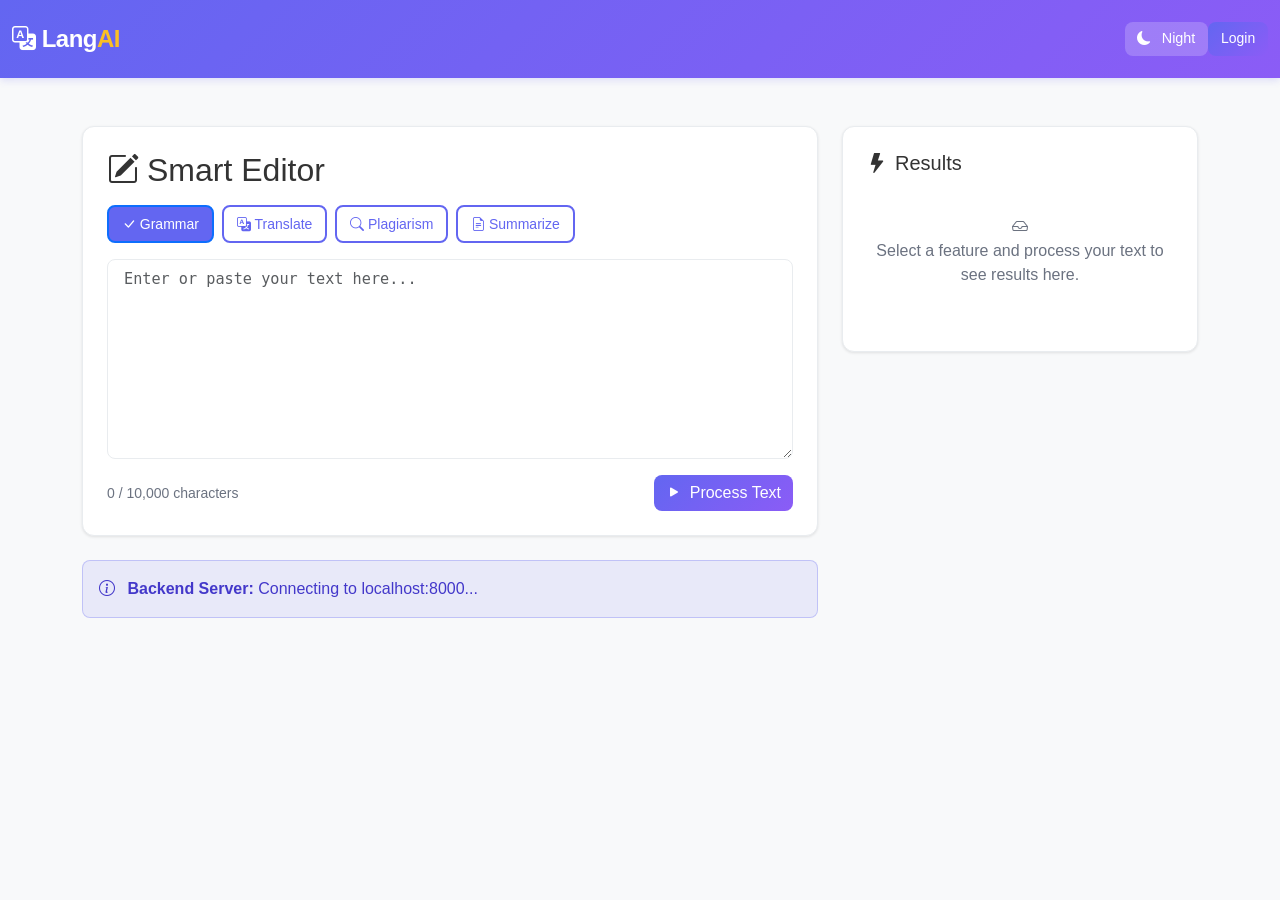
==== frontend/index.html @ 581a8ca8 "Add frontend deployment files: HTML, CSS, and JS for standalone deployment" ====
<!DOCTYPE html>
<html lang="en" data-theme="light">
<head>
    <meta charset="UTF-8">
    <meta name="viewport" content="width=device-width, initial-scale=1.0">
    <title>LangAI - Smart Document Editor</title>
    <link href="https://cdn.jsdelivr.net/npm/bootstrap@5.3.0/dist/css/bootstrap.min.css" rel="stylesheet">
    <link href="https://cdn.jsdelivr.net/npm/bootstrap-icons@1.11.0/font/bootstrap-icons.css" rel="stylesheet">
    <link rel="stylesheet" href="style.css">
</head>
<body>
    <!-- Navigation -->
    <nav class="navbar navbar-expand-lg navbar-dark langai-navbar">
        <div class="container-fluid">
            <a class="navbar-brand fw-bold" href="/">
                <i class="bi bi-translate"></i>
                Lang<span class="brand-accent">AI</span>
            </a>
            <button class="navbar-toggler" type="button" data-bs-toggle="collapse" data-bs-target="#navbarNav">
                <span class="navbar-toggler-icon"></span>
            </button>
            <div class="collapse navbar-collapse" id="navbarNav">
                <ul class="navbar-nav ms-auto">
                    <li class="nav-item">
                        <button class="btn btn-sm theme-toggle" id="themeToggle" aria-label="Toggle theme">
                            <i class="bi bi-moon-fill"></i>
                            <span class="theme-label">Night</span>
                        </button>
                    </li>
                    <li class="nav-item">
                        <button class="btn btn-primary btn-sm" id="loginBtn">Login</button>
                    </li>
                </ul>
            </div>
        </div>
    </nav>

    <!-- Main Content -->
    <div class="container my-5">
        <div class="row">
            <div class="col-lg-8">
                <!-- Editor Card -->
                <div class="langai-card p-4 mb-4">
                    <h2 class="mb-3">
                        <i class="bi bi-pencil-square me-2"></i>Smart Editor
                    </h2>
                    
                    <!-- Feature Tabs -->
                    <div class="d-flex gap-2 mb-3 flex-wrap">
                        <button class="btn btn-sm btn-outline-primary active" data-feature="grammar">
                            <i class="bi bi-check-lg me-1"></i>Grammar
                        </button>
                        <button class="btn btn-sm btn-outline-primary" data-feature="translate">
                            <i class="bi bi-translate me-1"></i>Translate
                        </button>
                        <button class="btn btn-sm btn-outline-primary" data-feature="plagiarism">
                            <i class="bi bi-search me-1"></i>Plagiarism
                        </button>
                        <button class="btn btn-sm btn-outline-primary" data-feature="summarize">
                            <i class="bi bi-file-earmark-text me-1"></i>Summarize
                        </button>
                    </div>

                    <!-- Text Input -->
                    <textarea id="inputText" class="form-control form-control-lg mb-3" 
                              placeholder="Enter or paste your text here..." 
                              rows="8"></textarea>
                    
                    <div class="d-flex justify-content-between align-items-center">
                        <small class="text-muted">
                            <span id="charCount">0</span> / 10,000 characters
                        </small>
                        <button class="btn btn-primary" id="processBtn">
                            <i class="bi bi-play-fill me-2"></i>Process Text
                        </button>
                    </div>
                </div>

                <!-- Backend Status -->
                <div class="alert alert-info" id="backendStatus">
                    <i class="bi bi-info-circle me-2"></i>
                    <strong>Backend Server:</strong> 
                    <span id="statusText">Connecting to localhost:8000...</span>
                </div>
            </div>

            <!-- Results Column -->
            <div class="col-lg-4">
                <div class="langai-card p-4">
                    <h5 class="mb-3">
                        <i class="bi bi-lightning-fill me-2"></i>Results
                    </h5>
                    <div id="results" class="results-container">
                        <p class="text-muted text-center py-4">
                            <i class="bi bi-inbox"></i><br>
                            Select a feature and process your text to see results here.
                        </p>
                    </div>
                </div>
            </div>
        </div>
    </div>

    <!-- Login Modal -->
    <div class="modal fade" id="loginModal" tabindex="-1">
        <div class="modal-dialog">
            <div class="modal-content">
                <div class="modal-header">
                    <h5 class="modal-title">Backend Connection</h5>
                    <button type="button" class="btn-close" data-bs-dismiss="modal"></button>
                </div>
                <div class="modal-body">
                    <p>This is a frontend-only demo. To use all features, you need to:</p>
                    <ol>
                        <li>Have the Django backend running on <code>http://localhost:8000</code></li>
                        <li>Register/Login through the backend</li>
                        <li>Use this frontend to interact with backend API</li>
                    </ol>
                    <div class="alert alert-warning">
                        <strong>Backend Status:</strong> <span id="modalStatus">Checking...</span>
                    </div>
                </div>
                <div class="modal-footer">
                    <button type="button" class="btn btn-primary" onclick="window.open('http://localhost:8000', '_blank')">
                        <i class="bi bi-box-arrow-up-right me-2"></i>Open Backend
                    </button>
                </div>
            </div>
        </div>
    </div>

    <!-- Scripts -->
    <script src="https://cdn.jsdelivr.net/npm/bootstrap@5.3.0/dist/js/bootstrap.bundle.min.js"></script>
    <script src="main.js"></script>
</body>
</html>
---- frontend/style.css ----
/* LangAI Frontend Styles */

:root {
    --primary: #6366f1;
    --primary-dark: #4f46e5;
    --secondary: #8b5cf6;
    --bg-light: #f8f9fa;
    --bg-dark: #1a1a1a;
    --text-light: #333333;
    --text-dark: #e0e0e0;
    --border-light: #e9ecef;
    --border-dark: #333333;
    --success: #10b981;
    --warning: #f59e0b;
    --danger: #ef4444;
}

html[data-theme="dark"] {
    --bg-light: #1a1a1a;
    --bg-dark: #0a0a0a;
    --text-light: #e0e0e0;
    --text-dark: #999999;
    --border-light: #333333;
    --border-dark: #444444;
}

body {
    background-color: var(--bg-light);
    color: var(--text-light);
    transition: background-color 0.3s, color 0.3s;
    font-family: -apple-system, BlinkMacSystemFont, 'Segoe UI', Roboto, 'Helvetica Neue', Arial, sans-serif;
}

html[data-theme="dark"] body {
    background-color: var(--bg-dark);
    color: var(--text-light);
}

/* Navbar */
.langai-navbar {
    background: linear-gradient(135deg, var(--primary) 0%, var(--secondary) 100%);
    box-shadow: 0 2px 8px rgba(99, 102, 241, 0.2);
    padding: 1rem 0;
}

.brand-accent {
    color: #fbbf24;
    font-weight: 700;
}

.navbar-brand {
    font-size: 1.5rem;
    letter-spacing: -0.5px;
}

/* Theme Toggle Button */
.theme-toggle {
    background: rgba(255, 255, 255, 0.2);
    color: white;
    border: 1px solid rgba(255, 255, 255, 0.3);
    transition: all 0.3s ease;
    padding: 0.4rem 0.8rem;
    border-radius: 0.5rem;
}

.theme-toggle:hover {
    background: rgba(255, 255, 255, 0.3);
    border-color: rgba(255, 255, 255, 0.5);
}

.theme-label {
    margin-left: 0.4rem;
    font-size: 0.9rem;
}

/* Cards */
.langai-card {
    background: white;
    border: 1px solid var(--border-light);
    border-radius: 0.75rem;
    box-shadow: 0 1px 3px rgba(0, 0, 0, 0.1);
    transition: all 0.3s ease;
}

html[data-theme="dark"] .langai-card {
    background: #2a2a2a;
    border-color: var(--border-dark);
    box-shadow: 0 1px 3px rgba(0, 0, 0, 0.3);
}

.langai-card:hover {
    box-shadow: 0 4px 12px rgba(0, 0, 0, 0.15);
}

/* Forms */
.form-control,
.form-control-lg,
textarea.form-control {
    border: 1px solid var(--border-light);
    border-radius: 0.5rem;
    transition: border-color 0.3s, box-shadow 0.3s;
    background: white;
    color: var(--text-light);
}

html[data-theme="dark"] .form-control,
html[data-theme="dark"] .form-control-lg,
html[data-theme="dark"] textarea.form-control {
    background: #333333;
    color: var(--text-light);
    border-color: var(--border-dark);
}

.form-control:focus,
.form-control-lg:focus,
textarea.form-control:focus {
    border-color: var(--primary);
    box-shadow: 0 0 0 0.2rem rgba(99, 102, 241, 0.25);
    background: white;
    color: var(--text-light);
}

html[data-theme="dark"] .form-control:focus,
html[data-theme="dark"] .form-control-lg:focus,
html[data-theme="dark"] textarea.form-control:focus {
    background: #333333;
    color: var(--text-light);
}

textarea.form-control {
    resize: vertical;
    font-family: 'Monaco', 'Menlo', 'Ubuntu Mono', monospace;
    font-size: 0.95rem;
    line-height: 1.5;
}

/* Buttons */
.btn {
    border-radius: 0.5rem;
    font-weight: 500;
    transition: all 0.3s ease;
    border: none;
}

.btn-primary {
    background: linear-gradient(135deg, var(--primary) 0%, var(--secondary) 100%);
    color: white;
}

.btn-primary:hover {
    transform: translateY(-2px);
    box-shadow: 0 4px 12px rgba(99, 102, 241, 0.4);
}

.btn-primary:active {
    transform: translateY(0);
}

.btn-outline-primary {
    color: var(--primary);
    border: 2px solid var(--primary);
}

.btn-outline-primary:hover,
.btn-outline-primary.active {
    background: var(--primary);
    color: white;
}

html[data-theme="dark"] .btn-outline-primary {
    color: #a5b4fc;
    border-color: #a5b4fc;
}

html[data-theme="dark"] .btn-outline-primary:hover,
html[data-theme="dark"] .btn-outline-primary.active {
    background: #a5b4fc;
    color: #000;
}

.btn-sm {
    padding: 0.4rem 0.8rem;
    font-size: 0.875rem;
}

/* Alerts */
.alert {
    border-radius: 0.5rem;
    border: none;
    padding: 1rem;
}

.alert-info {
    background: rgba(99, 102, 241, 0.1);
    color: #4338ca;
    border: 1px solid rgba(99, 102, 241, 0.3);
}

html[data-theme="dark"] .alert-info {
    background: rgba(99, 102, 241, 0.15);
    color: #a5b4fc;
}

.alert-success {
    background: rgba(16, 185, 129, 0.1);
    color: #059669;
    border: 1px solid rgba(16, 185, 129, 0.3);
}

html[data-theme="dark"] .alert-success {
    background: rgba(16, 185, 129, 0.15);
    color: #6ee7b7;
}

.alert-warning {
    background: rgba(245, 158, 11, 0.1);
    color: #b45309;
    border: 1px solid rgba(245, 158, 11, 0.3);
}

html[data-theme="dark"] .alert-warning {
    background: rgba(245, 158, 11, 0.15);
    color: #fcd34d;
}

.alert-danger {
    background: rgba(239, 68, 68, 0.1);
    color: #991b1b;
    border: 1px solid rgba(239, 68, 68, 0.3);
}

html[data-theme="dark"] .alert-danger {
    background: rgba(239, 68, 68, 0.15);
    color: #fca5a5;
}

/* Results Container */
.results-container {
    max-height: 600px;
    overflow-y: auto;
}

.result-item {
    padding: 1rem;
    margin-bottom: 1rem;
    background: #f3f4f6;
    border-left: 4px solid var(--primary);
    border-radius: 0.5rem;
}

html[data-theme="dark"] .result-item {
    background: #333333;
    border-left-color: #a5b4fc;
}

.result-item h6 {
    color: var(--primary);
    margin-bottom: 0.5rem;
    font-weight: 600;
}

html[data-theme="dark"] .result-item h6 {
    color: #a5b4fc;
}

.result-text {
    font-size: 0.95rem;
    line-height: 1.6;
    color: var(--text-light);
    word-break: break-word;
}

html[data-theme="dark"] .result-text {
    color: var(--text-light);
}

/* Loading State */
.spinner-border {
    color: var(--primary);
}

.loading-dot {
    display: inline-block;
    width: 8px;
    height: 8px;
    border-radius: 50%;
    background: var(--primary);
    margin: 0 2px;
    animation: bounce 1.4s infinite ease-in-out both;
}

.loading-dot:nth-child(1) {
    animation-delay: -0.32s;
}

.loading-dot:nth-child(2) {
    animation-delay: -0.16s;
}

@keyframes bounce {
    0%, 80%, 100% {
        opacity: 0.3;
        transform: scaleY(0.8);
    }
    40% {
        opacity: 1;
        transform: scaleY(1);
    }
}

/* Modal */
.modal-content {
    border: none;
    border-radius: 0.75rem;
    background: white;
}

html[data-theme="dark"] .modal-content {
    background: #2a2a2a;
    color: var(--text-light);
}

.modal-header {
    border-bottom: 1px solid var(--border-light);
}

html[data-theme="dark"] .modal-header {
    border-bottom-color: var(--border-dark);
}

.modal-footer {
    border-top: 1px solid var(--border-light);
}

html[data-theme="dark"] .modal-footer {
    border-top-color: var(--border-dark);
}

.modal-title {
    font-weight: 600;
    color: var(--text-light);
}

code {
    background: #f3f4f6;
    color: #dc2626;
    padding: 0.2rem 0.4rem;
    border-radius: 0.3rem;
    font-size: 0.875rem;
}

html[data-theme="dark"] code {
    background: #333333;
    color: #fca5a5;
}

/* Text Utilities */
.text-muted {
    color: #6b7280 !important;
}

html[data-theme="dark"] .text-muted {
    color: #9ca3af !important;
}

/* Copy Button */
.copy-btn {
    padding: 0.25rem 0.5rem;
    font-size: 0.875rem;
    background: rgba(99, 102, 241, 0.1);
    color: var(--primary);
    border: 1px solid rgba(99, 102, 241, 0.3);
    border-radius: 0.3rem;
    cursor: pointer;
    transition: all 0.2s;
}

.copy-btn:hover {
    background: var(--primary);
    color: white;
}

/* Status Badge */
.status-badge {
    display: inline-block;
    padding: 0.25rem 0.75rem;
    border-radius: 1rem;
    font-size: 0.875rem;
    font-weight: 500;
}

.status-badge.connected {
    background: rgba(16, 185, 129, 0.1);
    color: #059669;
    border: 1px solid rgba(16, 185, 129, 0.3);
}

.status-badge.disconnected {
    background: rgba(239, 68, 68, 0.1);
    color: #991b1b;
    border: 1px solid rgba(239, 68, 68, 0.3);
}

html[data-theme="dark"] .status-badge.connected {
    background: rgba(16, 185, 129, 0.15);
    color: #6ee7b7;
}

html[data-theme="dark"] .status-badge.disconnected {
    background: rgba(239, 68, 68, 0.15);
    color: #fca5a5;
}

/* Responsive */
@media (max-width: 768px) {
    .container {
        padding: 0 1rem;
    }

    .langai-navbar {
        padding: 0.75rem 0;
    }

    .navbar-brand {
        font-size: 1.25rem;
    }

    .d-flex.gap-2 {
        gap: 0.5rem !important;
    }

    .btn-sm {
        padding: 0.35rem 0.6rem;
        font-size: 0.8rem;
    }

    .results-container {
        max-height: 400px;
    }

    textarea.form-control {
        min-height: 200px;
    }
}

/* Animation */
@keyframes slideIn {
    from {
        opacity: 0;
        transform: translateY(10px);
    }
    to {
        opacity: 1;
        transform: translateY(0);
    }
}

.result-item {
    animation: slideIn 0.3s ease-out;
}

/* Scrollbar Styling */
.results-container::-webkit-scrollbar {
    width: 6px;
}

.results-container::-webkit-scrollbar-track {
    background: transparent;
}

.results-container::-webkit-scrollbar-thumb {
    background: rgba(99, 102, 241, 0.3);
    border-radius: 3px;
}

.results-container::-webkit-scrollbar-thumb:hover {
    background: rgba(99, 102, 241, 0.5);
}

html[data-theme="dark"] .results-container::-webkit-scrollbar-thumb {
    background: rgba(165, 180, 252, 0.3);
}

html[data-theme="dark"] .results-container::-webkit-scrollbar-thumb:hover {
    background: rgba(165, 180, 252, 0.5);
}

/* Print Styles */
@media print {
    .navbar,
    .theme-toggle,
    #loginBtn,
    #backendStatus,
    .btn {
        display: none !important;
    }

    .langai-card {
        box-shadow: none;
        page-break-inside: avoid;
    }
}
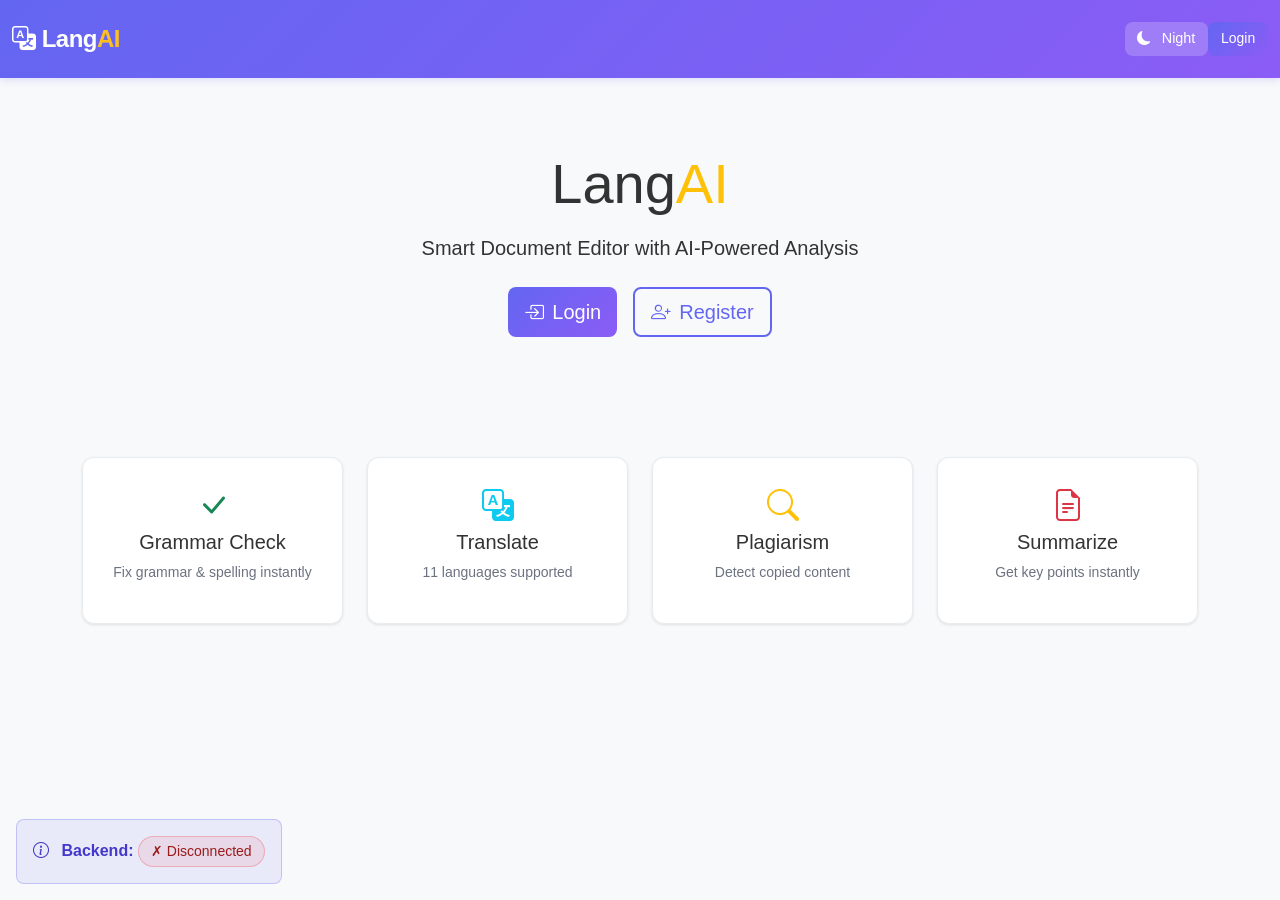
==== commit da8f6933: "Complete standalone frontend: HTML, CSS, JS with full API integration - NO local project changes" ====
--- a/frontend/index.html
+++ b/frontend/index.html
@@ -12,7 +12,7 @@
     <!-- Navigation -->
     <nav class="navbar navbar-expand-lg navbar-dark langai-navbar">
         <div class="container-fluid">
-            <a class="navbar-brand fw-bold" href="/">
+            <a class="navbar-brand fw-bold" href="#" onclick="goHome(); return false;">
                 <i class="bi bi-translate"></i>
                 Lang<span class="brand-accent">AI</span>
             </a>
@@ -21,116 +21,322 @@
             </button>
             <div class="collapse navbar-collapse" id="navbarNav">
                 <ul class="navbar-nav ms-auto">
+                    <li class="nav-item" id="navEditor" style="display:none;">
+                        <a class="nav-link" href="#" onclick="showEditor(); return false;">
+                            <i class="bi bi-pencil-square me-1"></i>Editor
+                        </a>
+                    </li>
+                    <li class="nav-item" id="navDashboard" style="display:none;">
+                        <a class="nav-link" href="#" onclick="showDashboard(); return false;">
+                            <i class="bi bi-speedometer2 me-1"></i>Dashboard
+                        </a>
+                    </li>
+                    <li class="nav-item" id="navHistory" style="display:none;">
+                        <a class="nav-link" href="#" onclick="showHistory(); return false;">
+                            <i class="bi bi-clock-history me-1"></i>History
+                        </a>
+                    </li>
                     <li class="nav-item">
                         <button class="btn btn-sm theme-toggle" id="themeToggle" aria-label="Toggle theme">
                             <i class="bi bi-moon-fill"></i>
                             <span class="theme-label">Night</span>
                         </button>
                     </li>
-                    <li class="nav-item">
-                        <button class="btn btn-primary btn-sm" id="loginBtn">Login</button>
+                    <li class="nav-item" id="userDropdown" style="display:none;">
+                        <div class="dropdown">
+                            <button class="btn btn-sm btn-outline-light dropdown-toggle" type="button" data-bs-toggle="dropdown">
+                                <i class="bi bi-person-circle me-1"></i>
+                                <span id="userName">User</span>
+                            </button>
+                            <ul class="dropdown-menu dropdown-menu-end">
+                                <li><a class="dropdown-item" href="#" onclick="logout(); return false;">
+                                    <i class="bi bi-box-arrow-right me-2"></i>Logout
+                                </a></li>
+                            </ul>
+                        </div>
+                    </li>
+                    <li class="nav-item" id="authButtons">
+                        <button class="btn btn-primary btn-sm" onclick="showLogin(); return false;">Login</button>
                     </li>
                 </ul>
             </div>
         </div>
     </nav>
 
-    <!-- Main Content -->
-    <div class="container my-5">
-        <div class="row">
-            <div class="col-lg-8">
-                <!-- Editor Card -->
-                <div class="langai-card p-4 mb-4">
-                    <h2 class="mb-3">
-                        <i class="bi bi-pencil-square me-2"></i>Smart Editor
-                    </h2>
-                    
-                    <!-- Feature Tabs -->
-                    <div class="d-flex gap-2 mb-3 flex-wrap">
-                        <button class="btn btn-sm btn-outline-primary active" data-feature="grammar">
-                            <i class="bi bi-check-lg me-1"></i>Grammar
+    <!-- Main Container -->
+    <div class="container my-4">
+        
+        <!-- HOME PAGE -->
+        <div id="homePage" class="page-content">
+            <div class="text-center py-5">
+                <h1 class="display-4 mb-3">
+                    <i class="bi bi-sparkles text-primary"></i> Lang<span class="text-warning">AI</span>
+                </h1>
+                <p class="lead mb-4">Smart Document Editor with AI-Powered Analysis</p>
+                <div class="gap-3 d-flex justify-content-center">
+                    <button class="btn btn-primary btn-lg" onclick="showLogin()">
+                        <i class="bi bi-box-arrow-in-right me-2"></i>Login
+                    </button>
+                    <button class="btn btn-outline-primary btn-lg" onclick="showRegister()">
+                        <i class="bi bi-person-plus me-2"></i>Register
+                    </button>
+                </div>
+            </div>
+
+            <div class="row mt-5 g-4">
+                <div class="col-md-6 col-lg-3">
+                    <div class="langai-card p-4 text-center">
+                        <i class="bi bi-check-lg fs-2 text-success mb-3"></i>
+                        <h5>Grammar Check</h5>
+                        <p class="small text-muted">Fix grammar & spelling instantly</p>
+                    </div>
+                </div>
+                <div class="col-md-6 col-lg-3">
+                    <div class="langai-card p-4 text-center">
+                        <i class="bi bi-translate fs-2 text-info mb-3"></i>
+                        <h5>Translate</h5>
+                        <p class="small text-muted">11 languages supported</p>
+                    </div>
+                </div>
+                <div class="col-md-6 col-lg-3">
+                    <div class="langai-card p-4 text-center">
+                        <i class="bi bi-search fs-2 text-warning mb-3"></i>
+                        <h5>Plagiarism</h5>
+                        <p class="small text-muted">Detect copied content</p>
+                    </div>
+                </div>
+                <div class="col-md-6 col-lg-3">
+                    <div class="langai-card p-4 text-center">
+                        <i class="bi bi-file-earmark-text fs-2 text-danger mb-3"></i>
+                        <h5>Summarize</h5>
+                        <p class="small text-muted">Get key points instantly</p>
+                    </div>
+                </div>
+            </div>
+        </div>
+
+        <!-- LOGIN PAGE -->
+        <div id="loginPage" class="page-content" style="display:none;">
+            <div class="row justify-content-center">
+                <div class="col-md-5">
+                    <div class="langai-card p-5">
+                        <h2 class="mb-4">Login to LangAI</h2>
+                        
+                        <div id="loginMessage"></div>
+
+                        <div class="mb-3">
+                            <label class="form-label">Username</label>
+                            <input type="text" class="form-control" id="loginUsername" placeholder="Enter username">
+                        </div>
+
+                        <div class="mb-4">
+                            <label class="form-label">Password</label>
+                            <input type="password" class="form-control" id="loginPassword" placeholder="Enter password">
+                        </div>
+
+                        <button class="btn btn-primary w-100 mb-3" onclick="login()">
+                            <i class="bi bi-box-arrow-in-right me-2"></i>Sign In
                         </button>
-                        <button class="btn btn-sm btn-outline-primary" data-feature="translate">
-                            <i class="bi bi-translate me-1"></i>Translate
+
+                        <p class="text-center text-muted small">
+                            Don't have account? <a href="#" onclick="showRegister(); return false;">Register here</a>
+                        </p>
+                    </div>
+                </div>
+            </div>
+        </div>
+
+        <!-- REGISTER PAGE -->
+        <div id="registerPage" class="page-content" style="display:none;">
+            <div class="row justify-content-center">
+                <div class="col-md-5">
+                    <div class="langai-card p-5">
+                        <h2 class="mb-4">Create Account</h2>
+                        
+                        <div id="registerMessage"></div>
+
+                        <div class="row g-3 mb-3">
+                            <div class="col-6">
+                                <label class="form-label">First Name</label>
+                                <input type="text" class="form-control" id="regFirstName" placeholder="John">
+                            </div>
+                            <div class="col-6">
+                                <label class="form-label">Last Name</label>
+                                <input type="text" class="form-control" id="regLastName" placeholder="Doe">
+                            </div>
+                        </div>
+
+                        <div class="mb-3">
+                            <label class="form-label">Email</label>
+                            <input type="email" class="form-control" id="regEmail" placeholder="your@email.com">
+                        </div>
+
+                        <div class="mb-3">
+                            <label class="form-label">Username</label>
+                            <input type="text" class="form-control" id="regUsername" placeholder="Choose username">
+                        </div>
+
+                        <div class="mb-4">
+                            <label class="form-label">Password</label>
+                            <input type="password" class="form-control" id="regPassword" placeholder="Min 8 characters">
+                        </div>
+
+                        <button class="btn btn-primary w-100 mb-3" onclick="register()">
+                            <i class="bi bi-person-plus me-2"></i>Create Account
                         </button>
-                        <button class="btn btn-sm btn-outline-primary" data-feature="plagiarism">
-                            <i class="bi bi-search me-1"></i>Plagiarism
-                        </button>
-                        <button class="btn btn-sm btn-outline-primary" data-feature="summarize">
-                            <i class="bi bi-file-earmark-text me-1"></i>Summarize
-                        </button>
-                    </div>
-
-                    <!-- Text Input -->
-                    <textarea id="inputText" class="form-control form-control-lg mb-3" 
-                              placeholder="Enter or paste your text here..." 
-                              rows="8"></textarea>
-                    
-                    <div class="d-flex justify-content-between align-items-center">
-                        <small class="text-muted">
-                            <span id="charCount">0</span> / 10,000 characters
-                        </small>
-                        <button class="btn btn-primary" id="processBtn">
-                            <i class="bi bi-play-fill me-2"></i>Process Text
-                        </button>
-                    </div>
-                </div>
-
-                <!-- Backend Status -->
-                <div class="alert alert-info" id="backendStatus">
-                    <i class="bi bi-info-circle me-2"></i>
-                    <strong>Backend Server:</strong> 
-                    <span id="statusText">Connecting to localhost:8000...</span>
-                </div>
-            </div>
-
-            <!-- Results Column -->
-            <div class="col-lg-4">
-                <div class="langai-card p-4">
-                    <h5 class="mb-3">
-                        <i class="bi bi-lightning-fill me-2"></i>Results
-                    </h5>
-                    <div id="results" class="results-container">
-                        <p class="text-muted text-center py-4">
-                            <i class="bi bi-inbox"></i><br>
-                            Select a feature and process your text to see results here.
+
+                        <p class="text-center text-muted small">
+                            Already have account? <a href="#" onclick="showLogin(); return false;">Login here</a>
                         </p>
                     </div>
                 </div>
             </div>
         </div>
+
+        <!-- EDITOR PAGE -->
+        <div id="editorPage" class="page-content" style="display:none;">
+            <div class="row">
+                <div class="col-lg-8">
+                    <div class="langai-card p-4 mb-4">
+                        <h2 class="mb-3">
+                            <i class="bi bi-pencil-square me-2"></i>Smart Editor
+                        </h2>
+                        
+                        <!-- Feature Tabs -->
+                        <div class="d-flex gap-2 mb-3 flex-wrap">
+                            <button class="btn btn-sm btn-outline-primary active" data-feature="grammar" onclick="setFeature(this)">
+                                <i class="bi bi-check-lg me-1"></i>Grammar
+                            </button>
+                            <button class="btn btn-sm btn-outline-primary" data-feature="translate" onclick="setFeature(this)">
+                                <i class="bi bi-translate me-1"></i>Translate
+                            </button>
+                            <button class="btn btn-sm btn-outline-primary" data-feature="plagiarism" onclick="setFeature(this)">
+                                <i class="bi bi-search me-1"></i>Plagiarism
+                            </button>
+                            <button class="btn btn-sm btn-outline-primary" data-feature="summarize" onclick="setFeature(this)">
+                                <i class="bi bi-file-earmark-text me-1"></i>Summarize
+                            </button>
+                        </div>
+
+                        <!-- Text Input -->
+                        <textarea id="inputText" class="form-control form-control-lg mb-3" 
+                                  placeholder="Enter or paste your text here..." 
+                                  rows="8" onchange="updateCharCount()"></textarea>
+                        
+                        <div class="d-flex justify-content-between align-items-center">
+                            <small class="text-muted">
+                                <span id="charCount">0</span> / 10,000 characters
+                            </small>
+                            <div class="gap-2 d-flex">
+                                <button class="btn btn-outline-secondary" onclick="saveDocument()">
+                                    <i class="bi bi-download me-1"></i>Save
+                                </button>
+                                <button class="btn btn-primary" onclick="processText()">
+                                    <i class="bi bi-play-fill me-2"></i>Process
+                                </button>
+                            </div>
+                        </div>
+                    </div>
+                </div>
+
+                <!-- Results -->
+                <div class="col-lg-4">
+                    <div class="langai-card p-4">
+                        <h5 class="mb-3">
+                            <i class="bi bi-lightning-fill me-2"></i>Results
+                        </h5>
+                        <div id="results" class="results-container">
+                            <p class="text-muted text-center py-4">
+                                <i class="bi bi-inbox"></i><br>
+                                Select feature and process text
+                            </p>
+                        </div>
+                    </div>
+                </div>
+            </div>
+        </div>
+
+        <!-- DASHBOARD PAGE -->
+        <div id="dashboardPage" class="page-content" style="display:none;">
+            <div class="row mb-4">
+                <div class="col">
+                    <h2>Dashboard</h2>
+                </div>
+                <div class="col-auto">
+                    <button class="btn btn-primary" onclick="showEditor()">
+                        <i class="bi bi-plus-circle me-2"></i>New Analysis
+                    </button>
+                </div>
+            </div>
+
+            <!-- Stats -->
+            <div class="row g-4 mb-4">
+                <div class="col-md-6 col-lg-3">
+                    <div class="langai-card p-4 text-center">
+                        <i class="bi bi-file-earmark-text fs-2 text-primary mb-3"></i>
+                        <div class="fs-5 fw-bold" id="totalDocs">0</div>
+                        <div class="small text-muted">Saved Documents</div>
+                    </div>
+                </div>
+                <div class="col-md-6 col-lg-3">
+                    <div class="langai-card p-4 text-center">
+                        <i class="bi bi-lightning-charge-fill fs-2 text-warning mb-3"></i>
+                        <div class="fs-5 fw-bold" id="totalOps">0</div>
+                        <div class="small text-muted">Total Operations</div>
+                    </div>
+                </div>
+                <div class="col-md-6 col-lg-3">
+                    <div class="langai-card p-4 text-center">
+                        <i class="bi bi-check-circle-fill fs-2 text-success mb-3"></i>
+                        <div class="fs-5 fw-bold" id="grammarCount">0</div>
+                        <div class="small text-muted">Grammar Checks</div>
+                    </div>
+                </div>
+                <div class="col-md-6 col-lg-3">
+                    <div class="langai-card p-4 text-center">
+                        <i class="bi bi-translate fs-2 text-info mb-3"></i>
+                        <div class="fs-5 fw-bold" id="translateCount">0</div>
+                        <div class="small text-muted">Translations</div>
+                    </div>
+                </div>
+            </div>
+
+            <!-- Recent Documents -->
+            <div class="langai-card p-4">
+                <h5 class="mb-3">Recent Documents</h5>
+                <div id="recentDocs" class="recent-docs">
+                    <p class="text-muted text-center py-4">No documents yet. Start by creating one!</p>
+                </div>
+            </div>
+        </div>
+
+        <!-- HISTORY PAGE -->
+        <div id="historyPage" class="page-content" style="display:none;">
+            <h2 class="mb-4">Operation History</h2>
+            
+            <div class="langai-card p-4">
+                <div id="historyList" class="history-list">
+                    <p class="text-muted text-center py-4">
+                        <i class="bi bi-inbox"></i><br>
+                        No operations yet
+                    </p>
+                </div>
+            </div>
+        </div>
+
     </div>
 
-    <!-- Login Modal -->
-    <div class="modal fade" id="loginModal" tabindex="-1">
-        <div class="modal-dialog">
-            <div class="modal-content">
-                <div class="modal-header">
-                    <h5 class="modal-title">Backend Connection</h5>
-                    <button type="button" class="btn-close" data-bs-dismiss="modal"></button>
-                </div>
-                <div class="modal-body">
-                    <p>This is a frontend-only demo. To use all features, you need to:</p>
-                    <ol>
-                        <li>Have the Django backend running on <code>http://localhost:8000</code></li>
-                        <li>Register/Login through the backend</li>
-                        <li>Use this frontend to interact with backend API</li>
-                    </ol>
-                    <div class="alert alert-warning">
-                        <strong>Backend Status:</strong> <span id="modalStatus">Checking...</span>
-                    </div>
-                </div>
-                <div class="modal-footer">
-                    <button type="button" class="btn btn-primary" onclick="window.open('http://localhost:8000', '_blank')">
-                        <i class="bi bi-box-arrow-up-right me-2"></i>Open Backend
-                    </button>
-                </div>
-            </div>
+    <!-- Backend Status -->
+    <div class="position-fixed bottom-0 start-0 m-3" style="z-index: 999;">
+        <div class="alert alert-info mb-0" id="backendStatus">
+            <i class="bi bi-info-circle me-2"></i>
+            <strong>Backend:</strong>
+            <span id="statusText">Checking...</span>
         </div>
     </div>
 
     <!-- Scripts -->
     <script src="https://cdn.jsdelivr.net/npm/bootstrap@5.3.0/dist/js/bootstrap.bundle.min.js"></script>
-    <script src="main.js"></script>
+    <script src="app.js"></script>
 </body>
 </html>
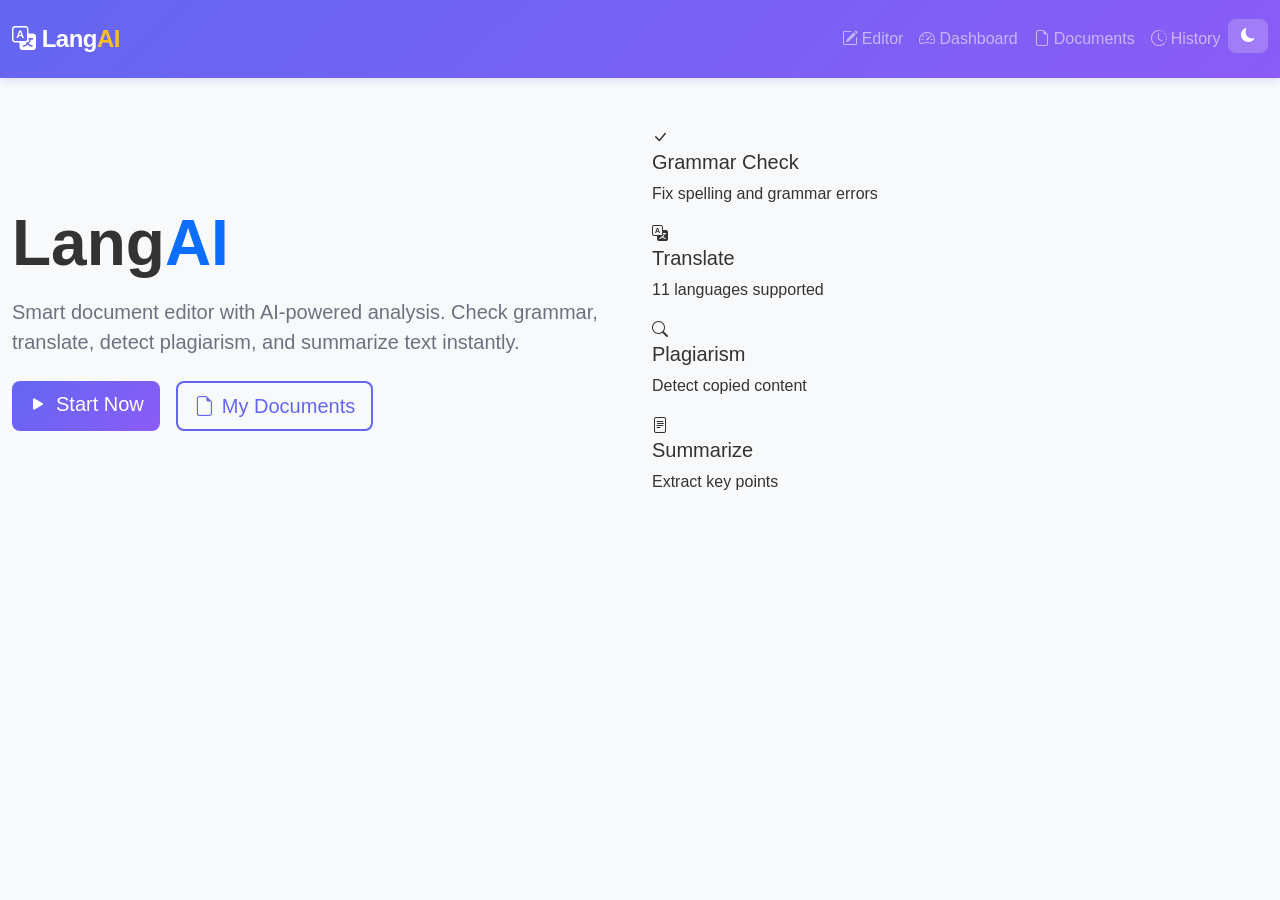
==== commit 656000b0: "Redesign: Complete static frontend with all pages - beautiful UI, no backend dependency" ====
--- a/frontend/index.html
+++ b/frontend/index.html
@@ -10,9 +10,9 @@
 </head>
 <body>
     <!-- Navigation -->
-    <nav class="navbar navbar-expand-lg navbar-dark langai-navbar">
+    <nav class="navbar navbar-expand-lg navbar-dark langai-navbar sticky-top">
         <div class="container-fluid">
-            <a class="navbar-brand fw-bold" href="#" onclick="goHome(); return false;">
+            <a class="navbar-brand fw-bold" href="#" onclick="showPage('home'); return false;">
                 <i class="bi bi-translate"></i>
                 Lang<span class="brand-accent">AI</span>
             </a>
@@ -21,173 +21,76 @@
             </button>
             <div class="collapse navbar-collapse" id="navbarNav">
                 <ul class="navbar-nav ms-auto">
-                    <li class="nav-item" id="navEditor" style="display:none;">
-                        <a class="nav-link" href="#" onclick="showEditor(); return false;">
+                    <li class="nav-item">
+                        <a class="nav-link" href="#" onclick="showPage('editor'); return false;">
                             <i class="bi bi-pencil-square me-1"></i>Editor
                         </a>
                     </li>
-                    <li class="nav-item" id="navDashboard" style="display:none;">
-                        <a class="nav-link" href="#" onclick="showDashboard(); return false;">
+                    <li class="nav-item">
+                        <a class="nav-link" href="#" onclick="showPage('dashboard'); return false;">
                             <i class="bi bi-speedometer2 me-1"></i>Dashboard
                         </a>
                     </li>
-                    <li class="nav-item" id="navHistory" style="display:none;">
-                        <a class="nav-link" href="#" onclick="showHistory(); return false;">
+                    <li class="nav-item">
+                        <a class="nav-link" href="#" onclick="showPage('documents'); return false;">
+                            <i class="bi bi-file-earmark me-1"></i>Documents
+                        </a>
+                    </li>
+                    <li class="nav-item">
+                        <a class="nav-link" href="#" onclick="showPage('history'); return false;">
                             <i class="bi bi-clock-history me-1"></i>History
                         </a>
                     </li>
                     <li class="nav-item">
-                        <button class="btn btn-sm theme-toggle" id="themeToggle" aria-label="Toggle theme">
+                        <button class="btn btn-sm theme-toggle" id="themeToggle">
                             <i class="bi bi-moon-fill"></i>
-                            <span class="theme-label">Night</span>
                         </button>
                     </li>
-                    <li class="nav-item" id="userDropdown" style="display:none;">
-                        <div class="dropdown">
-                            <button class="btn btn-sm btn-outline-light dropdown-toggle" type="button" data-bs-toggle="dropdown">
-                                <i class="bi bi-person-circle me-1"></i>
-                                <span id="userName">User</span>
-                            </button>
-                            <ul class="dropdown-menu dropdown-menu-end">
-                                <li><a class="dropdown-item" href="#" onclick="logout(); return false;">
-                                    <i class="bi bi-box-arrow-right me-2"></i>Logout
-                                </a></li>
-                            </ul>
-                        </div>
-                    </li>
-                    <li class="nav-item" id="authButtons">
-                        <button class="btn btn-primary btn-sm" onclick="showLogin(); return false;">Login</button>
-                    </li>
                 </ul>
             </div>
         </div>
     </nav>
 
-    <!-- Main Container -->
-    <div class="container my-4">
-        
+    <div class="container-fluid">
         <!-- HOME PAGE -->
-        <div id="homePage" class="page-content">
-            <div class="text-center py-5">
-                <h1 class="display-4 mb-3">
-                    <i class="bi bi-sparkles text-primary"></i> Lang<span class="text-warning">AI</span>
-                </h1>
-                <p class="lead mb-4">Smart Document Editor with AI-Powered Analysis</p>
-                <div class="gap-3 d-flex justify-content-center">
-                    <button class="btn btn-primary btn-lg" onclick="showLogin()">
-                        <i class="bi bi-box-arrow-in-right me-2"></i>Login
-                    </button>
-                    <button class="btn btn-outline-primary btn-lg" onclick="showRegister()">
-                        <i class="bi bi-person-plus me-2"></i>Register
-                    </button>
-                </div>
-            </div>
-
-            <div class="row mt-5 g-4">
-                <div class="col-md-6 col-lg-3">
-                    <div class="langai-card p-4 text-center">
-                        <i class="bi bi-check-lg fs-2 text-success mb-3"></i>
-                        <h5>Grammar Check</h5>
-                        <p class="small text-muted">Fix grammar & spelling instantly</p>
-                    </div>
-                </div>
-                <div class="col-md-6 col-lg-3">
-                    <div class="langai-card p-4 text-center">
-                        <i class="bi bi-translate fs-2 text-info mb-3"></i>
-                        <h5>Translate</h5>
-                        <p class="small text-muted">11 languages supported</p>
-                    </div>
-                </div>
-                <div class="col-md-6 col-lg-3">
-                    <div class="langai-card p-4 text-center">
-                        <i class="bi bi-search fs-2 text-warning mb-3"></i>
-                        <h5>Plagiarism</h5>
-                        <p class="small text-muted">Detect copied content</p>
-                    </div>
-                </div>
-                <div class="col-md-6 col-lg-3">
-                    <div class="langai-card p-4 text-center">
-                        <i class="bi bi-file-earmark-text fs-2 text-danger mb-3"></i>
-                        <h5>Summarize</h5>
-                        <p class="small text-muted">Get key points instantly</p>
-                    </div>
-                </div>
-            </div>
-        </div>
-
-        <!-- LOGIN PAGE -->
-        <div id="loginPage" class="page-content" style="display:none;">
-            <div class="row justify-content-center">
-                <div class="col-md-5">
-                    <div class="langai-card p-5">
-                        <h2 class="mb-4">Login to LangAI</h2>
-                        
-                        <div id="loginMessage"></div>
-
-                        <div class="mb-3">
-                            <label class="form-label">Username</label>
-                            <input type="text" class="form-control" id="loginUsername" placeholder="Enter username">
-                        </div>
-
-                        <div class="mb-4">
-                            <label class="form-label">Password</label>
-                            <input type="password" class="form-control" id="loginPassword" placeholder="Enter password">
-                        </div>
-
-                        <button class="btn btn-primary w-100 mb-3" onclick="login()">
-                            <i class="bi bi-box-arrow-in-right me-2"></i>Sign In
-                        </button>
-
-                        <p class="text-center text-muted small">
-                            Don't have account? <a href="#" onclick="showRegister(); return false;">Register here</a>
-                        </p>
-                    </div>
-                </div>
-            </div>
-        </div>
-
-        <!-- REGISTER PAGE -->
-        <div id="registerPage" class="page-content" style="display:none;">
-            <div class="row justify-content-center">
-                <div class="col-md-5">
-                    <div class="langai-card p-5">
-                        <h2 class="mb-4">Create Account</h2>
-                        
-                        <div id="registerMessage"></div>
-
-                        <div class="row g-3 mb-3">
-                            <div class="col-6">
-                                <label class="form-label">First Name</label>
-                                <input type="text" class="form-control" id="regFirstName" placeholder="John">
-                            </div>
-                            <div class="col-6">
-                                <label class="form-label">Last Name</label>
-                                <input type="text" class="form-control" id="regLastName" placeholder="Doe">
-                            </div>
-                        </div>
-
-                        <div class="mb-3">
-                            <label class="form-label">Email</label>
-                            <input type="email" class="form-control" id="regEmail" placeholder="your@email.com">
-                        </div>
-
-                        <div class="mb-3">
-                            <label class="form-label">Username</label>
-                            <input type="text" class="form-control" id="regUsername" placeholder="Choose username">
-                        </div>
-
-                        <div class="mb-4">
-                            <label class="form-label">Password</label>
-                            <input type="password" class="form-control" id="regPassword" placeholder="Min 8 characters">
-                        </div>
-
-                        <button class="btn btn-primary w-100 mb-3" onclick="register()">
-                            <i class="bi bi-person-plus me-2"></i>Create Account
-                        </button>
-
-                        <p class="text-center text-muted small">
-                            Already have account? <a href="#" onclick="showLogin(); return false;">Login here</a>
-                        </p>
+        <div id="homePage" class="page-content py-5">
+            <div class="row align-items-center min-vh-80">
+                <div class="col-lg-6">
+                    <h1 class="display-3 fw-bold mb-3">
+                        Lang<span class="text-primary">AI</span>
+                    </h1>
+                    <p class="lead mb-4 text-muted">Smart document editor with AI-powered analysis. Check grammar, translate, detect plagiarism, and summarize text instantly.</p>
+                    <div class="gap-3 d-flex flex-wrap">
+                        <a href="#" onclick="showPage('editor'); return false;" class="btn btn-primary btn-lg">
+                            <i class="bi bi-play-fill me-2"></i>Start Now
+                        </a>
+                        <a href="#" onclick="showPage('documents'); return false;" class="btn btn-outline-primary btn-lg">
+                            <i class="bi bi-file-earmark me-2"></i>My Documents
+                        </a>
+                    </div>
+                </div>
+                <div class="col-lg-6">
+                    <div class="feature-grid">
+                        <div class="feature-card">
+                            <i class="bi bi-check-lg"></i>
+                            <h5>Grammar Check</h5>
+                            <p>Fix spelling and grammar errors</p>
+                        </div>
+                        <div class="feature-card">
+                            <i class="bi bi-translate"></i>
+                            <h5>Translate</h5>
+                            <p>11 languages supported</p>
+                        </div>
+                        <div class="feature-card">
+                            <i class="bi bi-search"></i>
+                            <h5>Plagiarism</h5>
+                            <p>Detect copied content</p>
+                        </div>
+                        <div class="feature-card">
+                            <i class="bi bi-file-text"></i>
+                            <h5>Summarize</h5>
+                            <p>Extract key points</p>
+                        </div>
                     </div>
                 </div>
             </div>
@@ -195,61 +98,60 @@
 
         <!-- EDITOR PAGE -->
         <div id="editorPage" class="page-content" style="display:none;">
-            <div class="row">
-                <div class="col-lg-8">
-                    <div class="langai-card p-4 mb-4">
-                        <h2 class="mb-3">
-                            <i class="bi bi-pencil-square me-2"></i>Smart Editor
-                        </h2>
-                        
-                        <!-- Feature Tabs -->
-                        <div class="d-flex gap-2 mb-3 flex-wrap">
-                            <button class="btn btn-sm btn-outline-primary active" data-feature="grammar" onclick="setFeature(this)">
-                                <i class="bi bi-check-lg me-1"></i>Grammar
-                            </button>
-                            <button class="btn btn-sm btn-outline-primary" data-feature="translate" onclick="setFeature(this)">
-                                <i class="bi bi-translate me-1"></i>Translate
-                            </button>
-                            <button class="btn btn-sm btn-outline-primary" data-feature="plagiarism" onclick="setFeature(this)">
-                                <i class="bi bi-search me-1"></i>Plagiarism
-                            </button>
-                            <button class="btn btn-sm btn-outline-primary" data-feature="summarize" onclick="setFeature(this)">
-                                <i class="bi bi-file-earmark-text me-1"></i>Summarize
-                            </button>
-                        </div>
-
-                        <!-- Text Input -->
-                        <textarea id="inputText" class="form-control form-control-lg mb-3" 
-                                  placeholder="Enter or paste your text here..." 
-                                  rows="8" onchange="updateCharCount()"></textarea>
-                        
-                        <div class="d-flex justify-content-between align-items-center">
-                            <small class="text-muted">
-                                <span id="charCount">0</span> / 10,000 characters
-                            </small>
-                            <div class="gap-2 d-flex">
-                                <button class="btn btn-outline-secondary" onclick="saveDocument()">
-                                    <i class="bi bi-download me-1"></i>Save
-                                </button>
-                                <button class="btn btn-primary" onclick="processText()">
-                                    <i class="bi bi-play-fill me-2"></i>Process
-                                </button>
-                            </div>
-                        </div>
-                    </div>
-                </div>
-
-                <!-- Results -->
-                <div class="col-lg-4">
-                    <div class="langai-card p-4">
-                        <h5 class="mb-3">
-                            <i class="bi bi-lightning-fill me-2"></i>Results
-                        </h5>
-                        <div id="results" class="results-container">
-                            <p class="text-muted text-center py-4">
-                                <i class="bi bi-inbox"></i><br>
-                                Select feature and process text
-                            </p>
+            <div class="py-4">
+                <h2 class="mb-4"><i class="bi bi-pencil-square me-2"></i>Smart Editor</h2>
+                
+                <div class="row g-4">
+                    <div class="col-lg-8">
+                        <div class="card border-0 shadow-sm">
+                            <div class="card-body p-4">
+                                <!-- Feature Tabs -->
+                                <div class="btn-group mb-4 d-flex flex-wrap gap-2" role="group">
+                                    <button type="button" class="btn btn-outline-primary active" data-feature="grammar" onclick="setFeature('grammar', this)">
+                                        <i class="bi bi-check-lg me-1"></i>Grammar
+                                    </button>
+                                    <button type="button" class="btn btn-outline-primary" data-feature="translate" onclick="setFeature('translate', this)">
+                                        <i class="bi bi-translate me-1"></i>Translate
+                                    </button>
+                                    <button type="button" class="btn btn-outline-primary" data-feature="plagiarism" onclick="setFeature('plagiarism', this)">
+                                        <i class="bi bi-search me-1"></i>Plagiarism
+                                    </button>
+                                    <button type="button" class="btn btn-outline-primary" data-feature="summarize" onclick="setFeature('summarize', this)">
+                                        <i class="bi bi-file-text me-1"></i>Summarize
+                                    </button>
+                                </div>
+
+                                <!-- Input -->
+                                <textarea id="editorInput" class="form-control mb-3" placeholder="Enter or paste your text here..." rows="10" style="min-height: 300px;"></textarea>
+
+                                <!-- Stats -->
+                                <div class="d-flex justify-content-between align-items-center mb-3">
+                                    <small class="text-muted"><span id="charCount">0</span> / 10,000 characters</small>
+                                    <div class="gap-2 d-flex">
+                                        <button class="btn btn-sm btn-outline-secondary" onclick="downloadText()">
+                                            <i class="bi bi-download me-1"></i>Download
+                                        </button>
+                                        <button class="btn btn-sm btn-primary" onclick="processText()">
+                                            <i class="bi bi-play-fill me-1"></i>Process
+                                        </button>
+                                    </div>
+                                </div>
+                            </div>
+                        </div>
+                    </div>
+
+                    <!-- Results -->
+                    <div class="col-lg-4">
+                        <div class="card border-0 shadow-sm sticky-top" style="top: 100px;">
+                            <div class="card-header bg-white border-0">
+                                <h6 class="mb-0"><i class="bi bi-lightning-fill text-warning me-2"></i>Results</h6>
+                            </div>
+                            <div class="card-body" style="max-height: 500px; overflow-y: auto;">
+                                <div id="resultsPanel" class="text-muted text-center py-4">
+                                    <i class="bi bi-inbox d-block mb-2" style="font-size: 2rem;"></i>
+                                    Process text to see results
+                                </div>
+                            </div>
                         </div>
                     </div>
                 </div>
@@ -258,80 +160,208 @@
 
         <!-- DASHBOARD PAGE -->
         <div id="dashboardPage" class="page-content" style="display:none;">
-            <div class="row mb-4">
-                <div class="col">
-                    <h2>Dashboard</h2>
-                </div>
-                <div class="col-auto">
-                    <button class="btn btn-primary" onclick="showEditor()">
-                        <i class="bi bi-plus-circle me-2"></i>New Analysis
+            <div class="py-4">
+                <h2 class="mb-4"><i class="bi bi-speedometer2 me-2"></i>Dashboard</h2>
+                
+                <!-- Stats Cards -->
+                <div class="row g-3 mb-4">
+                    <div class="col-md-6 col-lg-3">
+                        <div class="card border-0 shadow-sm">
+                            <div class="card-body">
+                                <div class="d-flex align-items-center">
+                                    <i class="bi bi-file-earmark text-primary" style="font-size: 2rem;"></i>
+                                    <div class="ms-3">
+                                        <h6 class="mb-0">Saved Documents</h6>
+                                        <p class="mb-0 fs-5 fw-bold">24</p>
+                                    </div>
+                                </div>
+                            </div>
+                        </div>
+                    </div>
+                    <div class="col-md-6 col-lg-3">
+                        <div class="card border-0 shadow-sm">
+                            <div class="card-body">
+                                <div class="d-flex align-items-center">
+                                    <i class="bi bi-lightning-charge-fill text-warning" style="font-size: 2rem;"></i>
+                                    <div class="ms-3">
+                                        <h6 class="mb-0">Operations</h6>
+                                        <p class="mb-0 fs-5 fw-bold">156</p>
+                                    </div>
+                                </div>
+                            </div>
+                        </div>
+                    </div>
+                    <div class="col-md-6 col-lg-3">
+                        <div class="card border-0 shadow-sm">
+                            <div class="card-body">
+                                <div class="d-flex align-items-center">
+                                    <i class="bi bi-check-circle-fill text-success" style="font-size: 2rem;"></i>
+                                    <div class="ms-3">
+                                        <h6 class="mb-0">Grammar Checks</h6>
+                                        <p class="mb-0 fs-5 fw-bold">45</p>
+                                    </div>
+                                </div>
+                            </div>
+                        </div>
+                    </div>
+                    <div class="col-md-6 col-lg-3">
+                        <div class="card border-0 shadow-sm">
+                            <div class="card-body">
+                                <div class="d-flex align-items-center">
+                                    <i class="bi bi-translate text-info" style="font-size: 2rem;"></i>
+                                    <div class="ms-3">
+                                        <h6 class="mb-0">Translations</h6>
+                                        <p class="mb-0 fs-5 fw-bold">67</p>
+                                    </div>
+                                </div>
+                            </div>
+                        </div>
+                    </div>
+                </div>
+
+                <!-- Recent Activity -->
+                <div class="card border-0 shadow-sm">
+                    <div class="card-header bg-white border-bottom">
+                        <h6 class="mb-0">Recent Activity</h6>
+                    </div>
+                    <div class="card-body">
+                        <div class="list-group list-group-flush">
+                            <div class="list-group-item px-0">
+                                <div class="d-flex justify-content-between align-items-start">
+                                    <div>
+                                        <h6 class="mb-1">Grammar Check</h6>
+                                        <small class="text-muted">2 minutes ago</small>
+                                    </div>
+                                    <span class="badge bg-success">Completed</span>
+                                </div>
+                            </div>
+                            <div class="list-group-item px-0">
+                                <div class="d-flex justify-content-between align-items-start">
+                                    <div>
+                                        <h6 class="mb-1">Translation</h6>
+                                        <small class="text-muted">15 minutes ago</small>
+                                    </div>
+                                    <span class="badge bg-success">Completed</span>
+                                </div>
+                            </div>
+                            <div class="list-group-item px-0">
+                                <div class="d-flex justify-content-between align-items-start">
+                                    <div>
+                                        <h6 class="mb-1">Plagiarism Check</h6>
+                                        <small class="text-muted">1 hour ago</small>
+                                    </div>
+                                    <span class="badge bg-success">Completed</span>
+                                </div>
+                            </div>
+                        </div>
+                    </div>
+                </div>
+            </div>
+        </div>
+
+        <!-- DOCUMENTS PAGE -->
+        <div id="documentsPage" class="page-content" style="display:none;">
+            <div class="py-4">
+                <div class="d-flex justify-content-between align-items-center mb-4">
+                    <h2><i class="bi bi-file-earmark me-2"></i>My Documents</h2>
+                    <button class="btn btn-primary" onclick="showPage('editor')">
+                        <i class="bi bi-plus-circle me-2"></i>New Document
                     </button>
                 </div>
-            </div>
-
-            <!-- Stats -->
-            <div class="row g-4 mb-4">
-                <div class="col-md-6 col-lg-3">
-                    <div class="langai-card p-4 text-center">
-                        <i class="bi bi-file-earmark-text fs-2 text-primary mb-3"></i>
-                        <div class="fs-5 fw-bold" id="totalDocs">0</div>
-                        <div class="small text-muted">Saved Documents</div>
-                    </div>
-                </div>
-                <div class="col-md-6 col-lg-3">
-                    <div class="langai-card p-4 text-center">
-                        <i class="bi bi-lightning-charge-fill fs-2 text-warning mb-3"></i>
-                        <div class="fs-5 fw-bold" id="totalOps">0</div>
-                        <div class="small text-muted">Total Operations</div>
-                    </div>
-                </div>
-                <div class="col-md-6 col-lg-3">
-                    <div class="langai-card p-4 text-center">
-                        <i class="bi bi-check-circle-fill fs-2 text-success mb-3"></i>
-                        <div class="fs-5 fw-bold" id="grammarCount">0</div>
-                        <div class="small text-muted">Grammar Checks</div>
-                    </div>
-                </div>
-                <div class="col-md-6 col-lg-3">
-                    <div class="langai-card p-4 text-center">
-                        <i class="bi bi-translate fs-2 text-info mb-3"></i>
-                        <div class="fs-5 fw-bold" id="translateCount">0</div>
-                        <div class="small text-muted">Translations</div>
-                    </div>
-                </div>
-            </div>
-
-            <!-- Recent Documents -->
-            <div class="langai-card p-4">
-                <h5 class="mb-3">Recent Documents</h5>
-                <div id="recentDocs" class="recent-docs">
-                    <p class="text-muted text-center py-4">No documents yet. Start by creating one!</p>
+
+                <div class="row g-3">
+                    <div class="col-md-6 col-lg-4">
+                        <div class="card border-0 shadow-sm">
+                            <div class="card-body">
+                                <h6 class="card-title">Project Proposal</h6>
+                                <p class="card-text text-muted small">Updated 2 days ago</p>
+                                <div class="btn-group btn-group-sm w-100" role="group">
+                                    <button type="button" class="btn btn-outline-primary">Edit</button>
+                                    <button type="button" class="btn btn-outline-danger">Delete</button>
+                                </div>
+                            </div>
+                        </div>
+                    </div>
+                    <div class="col-md-6 col-lg-4">
+                        <div class="card border-0 shadow-sm">
+                            <div class="card-body">
+                                <h6 class="card-title">Research Paper</h6>
+                                <p class="card-text text-muted small">Updated 5 days ago</p>
+                                <div class="btn-group btn-group-sm w-100" role="group">
+                                    <button type="button" class="btn btn-outline-primary">Edit</button>
+                                    <button type="button" class="btn btn-outline-danger">Delete</button>
+                                </div>
+                            </div>
+                        </div>
+                    </div>
+                    <div class="col-md-6 col-lg-4">
+                        <div class="card border-0 shadow-sm">
+                            <div class="card-body">
+                                <h6 class="card-title">Blog Post</h6>
+                                <p class="card-text text-muted small">Updated 1 week ago</p>
+                                <div class="btn-group btn-group-sm w-100" role="group">
+                                    <button type="button" class="btn btn-outline-primary">Edit</button>
+                                    <button type="button" class="btn btn-outline-danger">Delete</button>
+                                </div>
+                            </div>
+                        </div>
+                    </div>
                 </div>
             </div>
         </div>
 
         <!-- HISTORY PAGE -->
         <div id="historyPage" class="page-content" style="display:none;">
-            <h2 class="mb-4">Operation History</h2>
-            
-            <div class="langai-card p-4">
-                <div id="historyList" class="history-list">
-                    <p class="text-muted text-center py-4">
-                        <i class="bi bi-inbox"></i><br>
-                        No operations yet
-                    </p>
-                </div>
-            </div>
-        </div>
-
-    </div>
-
-    <!-- Backend Status -->
-    <div class="position-fixed bottom-0 start-0 m-3" style="z-index: 999;">
-        <div class="alert alert-info mb-0" id="backendStatus">
-            <i class="bi bi-info-circle me-2"></i>
-            <strong>Backend:</strong>
-            <span id="statusText">Checking...</span>
+            <div class="py-4">
+                <h2 class="mb-4"><i class="bi bi-clock-history me-2"></i>Operation History</h2>
+
+                <div class="card border-0 shadow-sm">
+                    <div class="card-body">
+                        <div class="list-group list-group-flush">
+                            <div class="list-group-item px-0">
+                                <div class="d-flex justify-content-between align-items-start mb-2">
+                                    <div>
+                                        <h6 class="mb-1"><i class="bi bi-check-lg text-success me-2"></i>Grammar Check</h6>
+                                        <small class="text-muted">2024-08-15 14:30</small>
+                                    </div>
+                                    <span class="badge bg-success">Success</span>
+                                </div>
+                                <small class="text-muted">Fixed 5 errors in "Project Proposal"</small>
+                            </div>
+                            <div class="list-group-item px-0">
+                                <div class="d-flex justify-content-between align-items-start mb-2">
+                                    <div>
+                                        <h6 class="mb-1"><i class="bi bi-translate text-info me-2"></i>Translation</h6>
+                                        <small class="text-muted">2024-08-15 13:20</small>
+                                    </div>
+                                    <span class="badge bg-info">Success</span>
+                                </div>
+                                <small class="text-muted">Translated to Spanish - 2,340 characters</small>
+                            </div>
+                            <div class="list-group-item px-0">
+                                <div class="d-flex justify-content-between align-items-start mb-2">
+                                    <div>
+                                        <h6 class="mb-1"><i class="bi bi-search text-warning me-2"></i>Plagiarism Check</h6>
+                                        <small class="text-muted">2024-08-15 12:15</small>
+                                    </div>
+                                    <span class="badge bg-warning">12% Match</span>
+                                </div>
+                                <small class="text-muted">Checked against database - Low plagiarism risk</small>
+                            </div>
+                            <div class="list-group-item px-0">
+                                <div class="d-flex justify-content-between align-items-start mb-2">
+                                    <div>
+                                        <h6 class="mb-1"><i class="bi bi-file-text text-primary me-2"></i>Summarization</h6>
+                                        <small class="text-muted">2024-08-15 11:45</small>
+                                    </div>
+                                    <span class="badge bg-primary">Success</span>
+                                </div>
+                                <small class="text-muted">Generated summary - 35% of original length</small>
+                            </div>
+                        </div>
+                    </div>
+                </div>
+            </div>
         </div>
     </div>
 
